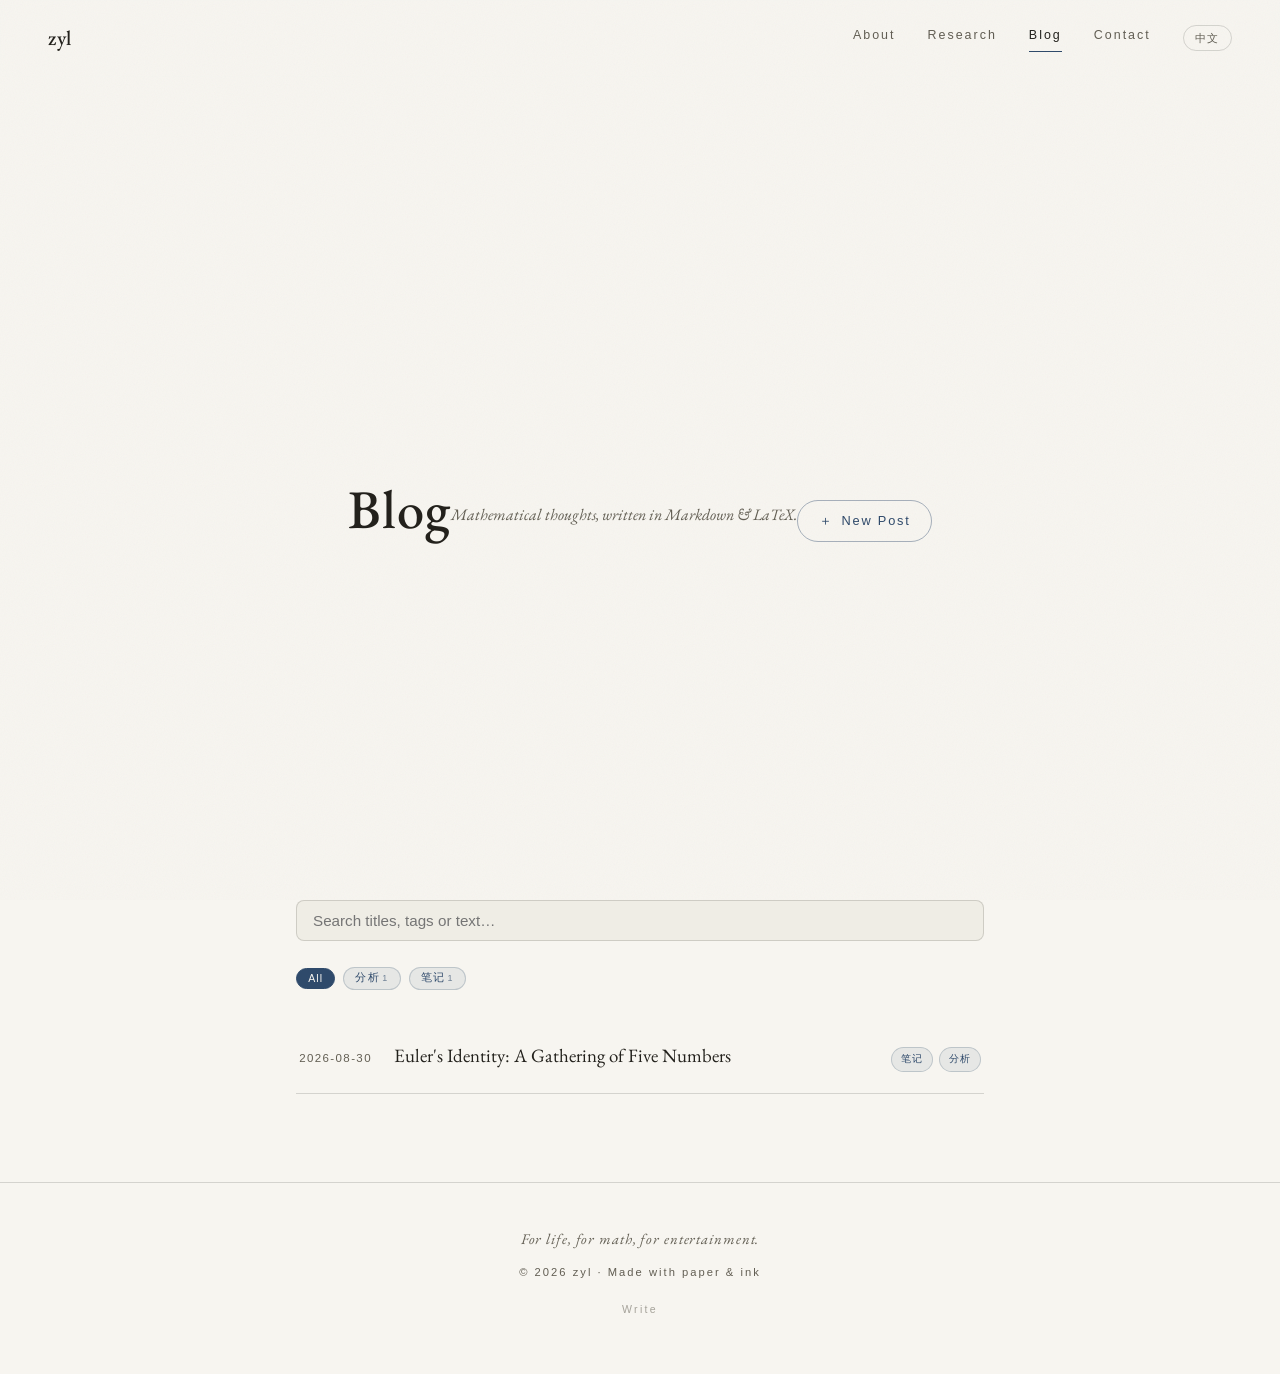
==== blog.html @ 6a2a5d60 "CRUD quick actions on blog list, shared GitHub API module, split-view math preview" ====
<!DOCTYPE html>
<html lang="zh-CN">
<head>
<meta charset="UTF-8">
<meta name="viewport" content="width=device-width, initial-scale=1.0">
<meta name="color-scheme" content="light">
<title>博客 · zyl</title>
<meta name="description" content="zyl 的数学博客：代数几何、模空间、数论的笔记与思考。可搜索、按标签筛选。">
<link rel="icon" href="data:image/svg+xml,%3Csvg%20xmlns='http://www.w3.org/2000/svg'%20viewBox='0%200%2064%2064'%3E%3Crect%20width='64'%20height='64'%20rx='14'%20fill='%23f7f5f0'/%3E%3Ctext%20x='32'%20y='45'%20font-family='Georgia,serif'%20font-size='42'%20text-anchor='middle'%20fill='%2323211c'%3Ez%3C/text%3E%3C/svg%3E">

<link rel="preconnect" href="https://fonts.googleapis.com">
<link rel="preconnect" href="https://fonts.gstatic.com" crossorigin>
<link href="https://fonts.googleapis.com/css2?family=EB+Garamond:ital,wght@0,400;0,500;1,400&display=swap" rel="stylesheet">
<link rel="stylesheet" href="assets/site.css">
<script src="assets/i18n.js"></script>
<script src="assets/config.js"></script>
<script src="assets/search.js"></script>
<script src="assets/gh.js"></script>
</head>

<body>

<nav aria-label="主导航">
  <a class="brand" href="index.html">zyl</a>
  <div class="nav-links">
    <a href="index.html#about" data-i18n="nav_about">关于</a>
    <a href="index.html#research" data-i18n="nav_research">研究</a>
    <a href="blog.html" class="active" data-i18n="nav_blog">博客</a>
    <a href="index.html#contact" data-i18n="nav_contact">联系</a>
    <button class="lang-btn" data-i18n-toggle type="button" aria-label="切换语言">EN</button>
  </div>
</nav>

<header class="page-head">
  <h1 data-i18n="blog_title">博客</h1>
  <p class="sub" data-i18n="blog_sub">用 Markdown 与 LaTeX 语法，记录数学的思考。</p>
  <a class="plus-btn" href="write.html?new=1">＋ <span data-i18n="plus_new">写日志</span></a>
</header>

<main>
  <div class="search-row">
    <input id="search" class="searchbox" type="search" autocomplete="off">
  </div>

  <div id="tagbar" class="tagbar" hidden></div>

  <p id="searching" class="empty" hidden data-i18n="searching">搜索中…</p>
  <ol id="post-list" class="post-list"></ol>
  <p id="empty" class="empty" data-i18n-html="blog_empty" hidden>
    还没有文章——写第一篇吧：<code>python new_post.py "文章标题"</code>
  </p>
  <p id="noresults" class="empty" hidden data-i18n="no_results">没有匹配的文章</p>
</main>

<footer>
  <p class="motto">For life, for math, for entertainment.</p>
  <p class="copy">© <span id="year">2026</span> zyl · <span data-i18n="footer_copy">纸与墨写就</span></p>
  <a class="write-link" href="write.html" data-i18n="write_link">写作</a>
</footer>

<script>
(function(){
  'use strict';
  document.getElementById('year').textContent = new Date().getFullYear();

  var posts = [];
  var mdCache = {};                    /* file -> 全文（首次搜索时按需加载） */
  var state = { q: '', tags: [] };     /* 当前搜索词 / 选中的标签 */
  var loading = false;
  var cfg = window.SITE_CONFIG || {};

  /* 站长模式：浏览器里保存过令牌（只有你能看到 编辑/删除） */
  function isOwner(){
    try { return !!localStorage.getItem('zyl-token'); } catch (e) { return false; }
  }

  /* 删除文章（需要你的令牌；assets/gh.js 封装 GitHub API） */
  function delPost(p){
    var token = '';
    try { token = localStorage.getItem('zyl-token') || ''; } catch (e) {}
    if (!token){ window.alert(I18N.t('need_token')); return; }
    if (!window.confirm(I18N.t('del_confirm') + '\n' + p.title)) return;
    window.GH.deletePost(cfg, token, p.file, function(ok, msg){
      if (!ok){ window.alert(I18N.t('save_fail') + ' ' + msg); return; }
      delete mdCache[p.file];
      posts = posts.filter(function(x){ return x.file !== p.file; });
      renderTagbar();
      renderList();
    });
  }

  var list = document.getElementById('post-list');
  var empty = document.getElementById('empty');
  var noresults = document.getElementById('noresults');
  var searching = document.getElementById('searching');
  var tagbar = document.getElementById('tagbar');
  var searchInput = document.getElementById('search');

  /* ---------- URL 参数：?q=…&tag=…（可分享的搜索结果） ---------- */
  function readParams(){
    var sp = new URLSearchParams(location.search);
    var q = sp.get('q');
    if (q) state.q = q.toLowerCase();
    state.tags = sp.getAll('tag');
  }
  function writeParams(){
    var sp = new URLSearchParams();
    if (state.q) sp.set('q', state.q);
    state.tags.forEach(function(t){ sp.append('tag', t); });
    var url = location.pathname + (sp.toString() ? '?' + sp.toString() : '');
    history.replaceState(null, '', url);
  }

  /* ---------- 标题按语言取 ---------- */
  function titleFor(p){
    return (I18N.lang === 'zh' ? p.title_zh : p.title_en) || p.title || '';
  }

  /* ---------- 过滤 + 渲染 ---------- */
  function matches(p){
    if (state.tags.length &&
        !state.tags.every(function(t){ return (p.tags || []).indexOf(t) !== -1; })){
      return false;
    }
    return window.Search.matchPost(p, mdCache[p.file] || null, state.q);
  }
  function matchedByContent(p){
    if (!state.q) return false;
    var c = mdCache[p.file];
    return !!c && c.toLowerCase().indexOf(state.q) !== -1;
  }

  function renderList(){
    list.innerHTML = '';
    var shown = posts.filter(matches);

    if (!posts.length){
      empty.hidden = false;
      noresults.hidden = true;
      return;
    }
    empty.hidden = true;
    if (!shown.length){
      noresults.hidden = false;
      return;
    }
    noresults.hidden = true;

    shown.forEach(function(p){
      var li = document.createElement('li');
      var a = document.createElement('a');
      a.href = 'post.html?p=' + encodeURIComponent(p.file);

      var d = document.createElement('span');
      d.className = 'date';
      d.textContent = p.date;
      a.appendChild(d);

      var t = document.createElement('span');
      t.className = 'title';
      t.innerHTML = window.Search.highlight(titleFor(p), state.q);
      a.appendChild(t);

      if (Array.isArray(p.tags) && p.tags.length){
        var tg = document.createElement('span');
        tg.className = 'tags';
        p.tags.forEach(function(x){
          var s = document.createElement('span');
          s.className = 'tag';
          s.textContent = x;
          tg.appendChild(s);
        });
        a.appendChild(tg);
      }

      if (matchedByContent(p)){
        var sn = document.createElement('span');
        sn.className = 'snippet';
        sn.innerHTML = window.Search.highlight(
          window.Search.snippet(mdCache[p.file], state.q), state.q);
        a.appendChild(sn);
      }

      li.appendChild(a);

      /* 站长快捷操作：编辑 / 删除（悬停出现） */
      if (isOwner()){
        var ac = document.createElement('span');
        ac.className = 'row-actions';
        var ed = document.createElement('a');
        ed.className = 'act';
        ed.href = 'write.html?p=' + encodeURIComponent(p.file);
        ed.textContent = I18N.t('row_edit');
        ed.addEventListener('click', function(e){ e.stopPropagation(); });
        var dl = document.createElement('button');
        dl.type = 'button';
        dl.className = 'act danger';
        dl.textContent = I18N.t('row_delete');
        dl.addEventListener('click', function(e){
          e.preventDefault();
          e.stopPropagation();
          delPost(p);
        });
        ac.appendChild(ed);
        ac.appendChild(dl);
        li.appendChild(ac);
      }

      list.appendChild(li);
    });
  }

  /* ---------- 全文按需加载（仅在有搜索词时） ---------- */
  function ensureContent(){
    if (!state.q) return;
    var need = posts.filter(function(p){ return !mdCache[p.file]; });
    if (!need.length) return;
    if (loading) return;
    loading = true;
    searching.hidden = false;
    Promise.all(need.map(function(p){
      return fetch(p.file).then(function(r){ return r.ok ? r.text() : ''; })
        .then(function(t){ mdCache[p.file] = t; })
        .catch(function(){ mdCache[p.file] = ''; });
    })).then(function(){
      loading = false;
      searching.hidden = true;
      renderList();
    });
  }

  /* ---------- 搜索框 ---------- */
  var timer = null;
  searchInput.addEventListener('input', function(){
    clearTimeout(timer);
    timer = setTimeout(function(){
      state.q = searchInput.value.trim().toLowerCase();
      writeParams();
      ensureContent();
      renderList();
    }, 250);
  });

  /* ---------- 标签栏 ---------- */
  function renderTagbar(){
    var tags = window.Search.distinctTags(posts);
    if (!tags.length){ tagbar.hidden = true; return; }
    tagbar.hidden = false;
    tagbar.innerHTML = '';

    var all = document.createElement('button');
    all.type = 'button';
    all.className = 'tag' + (state.tags.length === 0 ? ' active' : '');
    all.textContent = I18N.t('all_tags');
    all.addEventListener('click', function(){
      state.tags = [];
      writeParams(); renderTagbar(); renderList();
    });
    tagbar.appendChild(all);

    tags.forEach(function(t){
      var b = document.createElement('button');
      b.type = 'button';
      b.className = 'tag' + (state.tags.indexOf(t.tag) !== -1 ? ' active' : '');
      b.innerHTML = window.Search.highlight(t.tag, state.q) + '<span class="n">' + t.count + '</span>';
      b.addEventListener('click', function(){
        var i = state.tags.indexOf(t.tag);
        if (i === -1) state.tags.push(t.tag);
        else state.tags.splice(i, 1);
        writeParams(); renderTagbar(); renderList();
      });
      tagbar.appendChild(b);
    });
  }

  /* ---------- 语言切换 ---------- */
  window.onLangChange = function(){
    document.title = I18N.t('blog_title') + ' · zyl';
    searchInput.placeholder = I18N.t('search_ph');
    renderTagbar();
    renderList();
  };
  window.onLangChange(I18N.lang);

  /* ---------- 加载清单 ---------- */
  readParams();
  searchInput.value = state.q;
  fetch('posts/index.json')
    .then(function(r){ return r.ok ? r.json() : []; })
    .catch(function(){ return []; })
    .then(function(data){
      posts = Array.isArray(data) ? data : [];
      renderTagbar();
      ensureContent();
      renderList();
    });
})();
</script>
</body>
</html>
---- assets/site.css ----
/* ============================================================
   zyl personal site — shared design system
   paper & ink · EB Garamond · KaTeX
   ============================================================ */

:root{
  --paper:   #f7f5f0;   /* 暖米色纸 */
  --paper-2: #efede5;   /* 略深的纸 */
  --ink:     #23211c;   /* 暖墨色 */
  --ink-soft:#625e53;   /* 浅墨 */
  --accent:  #2f4a6b;   /* 学术蓝 */
  --line:    rgba(35,33,28,.16);
  --serif: "EB Garamond", Georgia, "Songti SC", "Noto Serif SC", "Source Han Serif SC", "SimSun", serif;
  --sans: "Helvetica Neue", Helvetica, "PingFang SC", "Hiragino Sans GB", "Microsoft YaHei", system-ui, sans-serif;
  --mono: "SFMono-Regular", Consolas, "Liberation Mono", Menlo, monospace;
}

*{box-sizing:border-box;margin:0;padding:0}
html{scroll-behavior:smooth;scroll-padding-top:5.5rem}
body{
  background:var(--paper);color:var(--ink);
  font-family:var(--serif);line-height:1.9;
  -webkit-font-smoothing:antialiased;text-rendering:optimizeLegibility;
}
::selection{background:var(--accent);color:var(--paper)}
a:focus-visible,button:focus-visible{outline:2px solid var(--accent);outline-offset:3px;border-radius:2px}

/* ---------- 纸张颗粒纹理 ---------- */
body::after{
  content:"";position:fixed;inset:0;z-index:60;pointer-events:none;opacity:.045;mix-blend-mode:multiply;
  background-image:url("data:image/svg+xml,%3Csvg xmlns='http://www.w3.org/2000/svg' width='160' height='160'%3E%3Cfilter id='n'%3E%3CfeTurbulence type='fractalNoise' baseFrequency='0.9' numOctaves='2' stitchTiles='stitch'/%3E%3C/filter%3E%3Crect width='160' height='160' filter='url(%23n)'/%3E%3C/svg%3E");
}

/* ---------- 导航 ---------- */
nav{
  position:fixed;top:0;left:0;right:0;z-index:50;
  display:flex;align-items:center;justify-content:space-between;
  padding:1.15rem clamp(1.2rem,5vw,3rem);
  background:rgba(247,245,240,.85);                     /* 旧浏览器兜底 */
  background:color-mix(in srgb, var(--paper) 80%, transparent);
  -webkit-backdrop-filter:blur(10px);backdrop-filter:blur(10px);
  border-bottom:1px solid transparent;transition:border-color .35s;
}
nav.scrolled{border-bottom-color:var(--line)}
.brand{font-size:1.3rem;letter-spacing:.03em;color:var(--ink);text-decoration:none;font-weight:500}
.nav-links{display:flex;align-items:baseline;gap:clamp(1rem,3vw,2rem)}
.nav-links a{
  color:var(--ink-soft);text-decoration:none;font-family:var(--sans);
  font-size:.78rem;letter-spacing:.16em;position:relative;padding-bottom:4px;
  transition:color .3s;
}
.nav-links a:hover{color:var(--ink)}
.nav-links a.active{color:var(--ink)}
.nav-links a.active::after{
  content:"";position:absolute;left:0;right:0;bottom:0;height:1px;background:var(--accent);
}
.lang-btn{
  font-family:var(--sans);font-size:.7rem;letter-spacing:.1em;
  padding:.28rem .72rem;border:1px solid var(--line);border-radius:99px;
  background:transparent;color:var(--ink-soft);cursor:pointer;align-self:center;
  transition:border-color .3s, color .3s;
}
.lang-btn:hover{border-color:var(--accent);color:var(--accent)}

/* ---------- 首屏（首页） ---------- */
header{
  position:relative;min-height:100vh;display:flex;align-items:center;justify-content:center;
  text-align:center;overflow:hidden;padding:6rem 1.5rem 4rem;
}
#knot{
  position:absolute;inset:0;width:100%;height:100%;opacity:.5;
  -webkit-mask-image:radial-gradient(ellipse 72% 72% at 50% 44%, #000 25%, transparent 74%);
          mask-image:radial-gradient(ellipse 72% 72% at 50% 44%, #000 25%, transparent 74%);
}
.hero-inner{position:relative;max-width:52rem;margin:0 auto}
.overline{
  font-family:var(--sans);font-size:.78rem;letter-spacing:.34em;text-transform:uppercase;
  color:var(--ink-soft);margin-bottom:1.6rem;
}
h1.name{font-size:clamp(3.2rem,10vw,5.6rem);font-weight:500;line-height:1.04;letter-spacing:.02em}
h1.name .cn{
  display:block;font-size:.36em;font-weight:400;color:var(--ink-soft);
  letter-spacing:.42em;margin-top:1.1rem;text-indent:.42em;
}
.formula-hero{
  margin:3rem auto 0;color:var(--accent);
  font-size:clamp(1.25rem,3.4vw,1.7rem);
}
.hint{
  position:absolute;bottom:2.2rem;left:50%;transform:translateX(-50%);
  font-family:var(--sans);font-size:.68rem;letter-spacing:.3em;text-transform:uppercase;color:var(--ink-soft);
  animation:hint 2.6s ease-in-out infinite;
}
@keyframes hint{
  0%,100%{transform:translate(-50%,0);opacity:.85}
  50%    {transform:translate(-50%,7px);opacity:.35}
}

/* ---------- 主体（首页） ---------- */
main{max-width:46rem;margin:0 auto;padding:0 1.5rem}
section{padding:5.5rem 0 1rem}
h2.sec{
  font-family:var(--sans);font-size:.9rem;font-weight:500;letter-spacing:.24em;
  color:var(--ink-soft);display:flex;align-items:center;gap:1.1rem;margin-bottom:2.4rem;
}
h2.sec::after{content:"";flex:1;height:1px;background:var(--line)}

/* 关于 */
.about{display:grid;grid-template-columns:auto 1fr;gap:2.6rem;align-items:start}
.portrait{
  width:118px;border-radius:5px;padding:6px;background:var(--paper-2);
  border:1px solid var(--line);
  filter:grayscale(45%) contrast(1.03);
  transition:filter .6s ease;
}
.portrait:hover{filter:grayscale(0%) contrast(1)}
.portrait img{display:block;width:100%;height:auto;border-radius:2px}
.about p{margin-bottom:1.1rem}

/* 研究兴趣 */
.cards{display:grid;grid-template-columns:repeat(3,1fr);gap:1.2rem}
.card{
  background:var(--paper-2);border:1px solid var(--line);border-radius:8px;
  padding:1.7rem 1.5rem;
  transition:transform .45s cubic-bezier(.2,.7,.2,1), box-shadow .45s;
}
.card:hover{transform:translateY(-4px);box-shadow:0 16px 32px -20px rgba(35,33,28,.45)}
.card h3{font-size:1.12rem;font-weight:500}
.card .formula{
  margin-top:1.1rem;padding-top:.95rem;border-top:1px dashed var(--line);
  color:var(--accent);font-size:.95rem;overflow-x:auto;
}
.card p{font-size:.92rem;color:var(--ink-soft);margin-top:.7rem;line-height:1.75}

/* 联系 */
.contact-links{display:flex;flex-direction:column;gap:1rem}
.contact-links a{
  display:inline-flex;align-items:baseline;gap:.9rem;width:fit-content;
  color:var(--ink);text-decoration:none;font-size:1.06rem;
  background-image:linear-gradient(var(--accent),var(--accent));
  background-size:0% 1px;background-repeat:no-repeat;background-position:left 100%;
  transition:background-size .5s cubic-bezier(.2,.7,.2,1), color .3s;
  padding-bottom:2px;
}
.contact-links a:hover{color:var(--accent);background-size:100% 1px}
.contact-links .lbl{
  font-family:var(--sans);font-size:.66rem;letter-spacing:.22em;text-transform:uppercase;
  color:var(--ink-soft);min-width:5.5em;
}
.contact-note{margin-top:2.2rem;color:var(--ink-soft);font-style:italic;font-size:.98rem}

/* ---------- 博客：页面头 ---------- */
.page-head{
  padding:9.5rem 1.5rem 2.2rem;text-align:center;
}
.page-head h1{font-size:clamp(2.2rem,6vw,3.4rem);font-weight:500;letter-spacing:.02em}
.page-head .sub{margin-top:.9rem;color:var(--ink-soft);font-style:italic}

/* ---------- 博客：列表 ---------- */
.post-list{list-style:none}
.post-list li{border-bottom:1px solid var(--line)}
.post-list a{
  display:flex;align-items:baseline;gap:1.4rem;padding:1.2rem .2rem;
  text-decoration:none;color:var(--ink);
  transition:color .3s, padding-left .35s cubic-bezier(.2,.7,.2,1);
}
.post-list a:hover{color:var(--accent);padding-left:.7rem}
.post-list .date{font-family:var(--sans);font-size:.72rem;letter-spacing:.12em;color:var(--ink-soft);white-space:nowrap}
.post-list .title{font-size:1.18rem}
.post-list .tags{margin-left:auto;display:flex;gap:.4rem;flex-wrap:wrap}
.tag{
  font-family:var(--sans);font-size:.62rem;letter-spacing:.1em;color:var(--accent);
  background:rgba(47,74,107,.08);border:1px solid rgba(47,74,107,.22);
  padding:.14rem .55rem;border-radius:99px;
}
.empty{text-align:center;color:var(--ink-soft);padding:4rem 0;font-style:italic}
.empty code{font-style:normal;font-family:var(--mono);font-size:.85em;background:var(--paper-2);border:1px solid var(--line);padding:.1em .45em;border-radius:4px}

/* ---------- 博客：文章页 ---------- */
.back{
  display:inline-block;margin:6.5rem 0 2.2rem;color:var(--ink-soft);text-decoration:none;
  font-family:var(--sans);font-size:.72rem;letter-spacing:.2em;text-transform:uppercase;
  transition:color .3s;
}
.back:hover{color:var(--accent)}
.post-wrap{max-width:44rem;margin:0 auto;padding:0 1.5rem}
article.post h1{font-size:clamp(1.9rem,5.5vw,2.6rem);font-weight:500;line-height:1.25;margin-bottom:.9rem}
.post-meta{
  display:flex;align-items:center;gap:.9rem;flex-wrap:wrap;
  margin-bottom:2.4rem;padding-bottom:1.2rem;border-bottom:1px solid var(--line);
  font-family:var(--sans);font-size:.72rem;letter-spacing:.14em;color:var(--ink-soft);
}
.post-meta a.tag{text-decoration:none;border-bottom:none;display:inline-block}
.post-meta a.tag:hover{background:rgba(47,74,107,.16)}
article.post h2{font-size:1.42rem;font-weight:500;margin:2.8rem 0 1rem}
article.post h3{font-size:1.15rem;font-weight:500;margin:2rem 0 .8rem}
article.post p{margin-bottom:1.2rem}
article.post ul,article.post ol{margin:0 0 1.2rem 1.5rem}
article.post li{margin-bottom:.45rem}
article.post blockquote{
  border-left:2px solid var(--accent);padding:.35rem 0 .35rem 1.2rem;
  margin:1.5rem 0;color:var(--ink-soft);font-style:italic;
}
article.post code{
  font-family:var(--mono);font-size:.88em;
  background:var(--paper-2);border:1px solid var(--line);border-radius:3px;padding:.08em .35em;
}
article.post pre{
  background:var(--paper-2);border:1px solid var(--line);border-radius:8px;
  padding:1.05rem 1.25rem;overflow-x:auto;margin:1.5rem 0;
}
article.post pre code{background:none;border:none;padding:0;font-size:.85rem;line-height:1.7}
article.post table{border-collapse:collapse;margin:1.5rem 0;width:100%;font-size:.95rem}
article.post th,article.post td{border:1px solid var(--line);padding:.45rem .85rem;text-align:left}
article.post th{background:var(--paper-2);font-weight:500}
article.post img{max-width:100%;border-radius:6px;margin:1.2rem 0}
article.post hr{border:none;border-top:1px solid var(--line);margin:2.4rem 0}
article.post .katex-display{margin:1.6rem 0;overflow-x:auto;overflow-y:hidden;padding:.25rem 0}
article.post a{color:var(--accent);text-decoration:none;border-bottom:1px solid rgba(47,74,107,.35)}
article.post a:hover{border-bottom-color:var(--accent)}

/* 上一篇 / 下一篇 */
.post-nav{
  display:flex;justify-content:space-between;gap:1rem;flex-wrap:wrap;
  margin:3.4rem 0 1rem;padding-top:1.7rem;border-top:1px solid var(--line);
}
.post-nav a{color:var(--ink);text-decoration:none;max-width:46%;transition:color .3s}
.post-nav a:hover{color:var(--accent)}
.post-nav .dir{
  display:block;font-family:var(--sans);font-size:.62rem;letter-spacing:.22em;
  text-transform:uppercase;color:var(--ink-soft);margin-bottom:.25rem;
}
.post-nav .next{text-align:right}

/* ---------- 搜索与标签（博客页） ---------- */
.search-row{margin-bottom:1.6rem}
.searchbox{
  width:100%;font-family:var(--sans);font-size:.95rem;color:var(--ink);
  background:var(--paper-2);border:1px solid var(--line);border-radius:8px;
  padding:.7rem 1rem;transition:border-color .3s;
}
.searchbox:focus{outline:none;border-color:var(--accent)}
.tagbar{display:flex;flex-wrap:wrap;gap:.5rem;margin-bottom:1.8rem;align-items:center}
.tagbar .tag{
  font-family:var(--sans);font-size:.66rem;letter-spacing:.1em;cursor:pointer;
  color:var(--accent);background:rgba(47,74,107,.08);border:1px solid rgba(47,74,107,.22);
  padding:.22rem .7rem;border-radius:99px;transition:background .3s,color .3s;
}
.tagbar .tag:hover{background:rgba(47,74,107,.16)}
.tagbar .tag.active{background:var(--accent);border-color:var(--accent);color:var(--paper)}
.tagbar .tag .n{opacity:.65;margin-left:.3em;font-size:.85em}
.post-list a{flex-wrap:wrap}
.snippet{
  flex-basis:100%;margin-top:.35rem;font-size:.85rem;color:var(--ink-soft);
  font-style:italic;line-height:1.6;
}
mark{background:rgba(47,74,107,.16);color:inherit;padding:0 .12em;border-radius:2px}

/* ---------- 写作页（站长专用） ---------- */
.write-wrap{max-width:46rem;margin:0 auto;padding:0 1.5rem}
.gate{
  margin-top:3rem;padding:2.5rem 2rem;text-align:center;
  background:var(--paper-2);border:1px solid var(--line);border-radius:10px;
}
.gate p{margin-bottom:1.3rem;color:var(--ink-soft)}
.gate .row{display:flex;gap:.6rem;justify-content:center;flex-wrap:wrap}
.gate input[type=password]{
  font-family:var(--sans);font-size:.95rem;color:var(--ink);
  background:var(--paper);border:1px solid var(--line);border-radius:6px;
  padding:.55rem .9rem;width:min(20rem,80%);transition:border-color .3s;
}
.gate input[type=password]:focus{outline:none;border-color:var(--accent)}
.gate .err{margin-top:1rem;color:#a03b2a;font-size:.85rem}

.editor-form{margin-top:2rem}
.editor-form .frow{margin-bottom:1.3rem}
.editor-form label{
  display:block;font-family:var(--sans);font-size:.68rem;letter-spacing:.2em;
  text-transform:uppercase;color:var(--ink-soft);margin-bottom:.45rem;
}
.editor-form input[type=text],.editor-form textarea,.editor-form select{
  width:100%;font-family:var(--sans);font-size:.95rem;color:var(--ink);
  background:var(--paper);border:1px solid var(--line);border-radius:6px;
  padding:.6rem .85rem;transition:border-color .3s;
}
.editor-form textarea{border-radius:0 0 6px 6px}
/* 工具栏（AoPS 式一键插入） */
.toolbar{
  display:flex;flex-wrap:wrap;align-items:center;gap:.25rem;
  padding:.5rem .6rem;background:var(--paper-2);
  border:1px solid var(--line);border-bottom:none;border-radius:6px 6px 0 0;
}
.toolbar button{
  font-family:var(--sans);font-size:.8rem;line-height:1;
  padding:.4rem .6rem;border:1px solid transparent;border-radius:5px;
  background:transparent;color:var(--ink);cursor:pointer;
  transition:background .25s, color .25s;
}
.toolbar button:hover{background:rgba(47,74,107,.12);color:var(--accent)}
.toolbar .sep{width:1px;height:1.1rem;background:var(--line);margin:.15rem .3rem}
/* 符号与表情面板 */
.symbol-panel{
  display:grid;grid-template-columns:repeat(10,1fr);gap:.25rem;
  padding:.7rem .8rem;background:var(--paper-2);
  border:1px solid var(--line);border-top:none;border-radius:0 0 6px 6px;
  max-height:13rem;overflow-y:auto;
}
.symbol-panel button{
  font-size:1.05rem;padding:.35rem .1rem;border:none;border-radius:5px;
  background:transparent;cursor:pointer;transition:background .2s;
}
.symbol-panel button:hover{background:rgba(47,74,107,.15)}
.editor-form input:focus,.editor-form textarea:focus,.editor-form select:focus{
  outline:none;border-color:var(--accent);
}
.editor-form textarea{
  font-family:var(--mono);font-size:.9rem;line-height:1.75;
  min-height:22rem;resize:vertical;
}
.frow-inline{display:grid;grid-template-columns:1fr 1fr;gap:1.2rem}
.frow-inline .full{grid-column:1 / -1}
.chips{display:flex;flex-wrap:wrap;gap:.45rem;margin-top:.6rem}
.chip{
  font-family:var(--sans);font-size:.7rem;letter-spacing:.05em;color:var(--accent);
  background:rgba(47,74,107,.08);border:1px solid rgba(47,74,107,.22);
  padding:.2rem .6rem;border-radius:99px;cursor:pointer;transition:background .3s;
}
.chip:hover{background:rgba(47,74,107,.16)}
.chip::after{content:"×";margin-left:.45em;opacity:.6}
.filename-hint{font-family:var(--mono);font-size:.78rem;color:var(--ink-soft);margin-top:.4rem;word-break:break-all}
.token-link{
  font-family:var(--sans);font-size:.78rem;color:var(--accent);text-decoration:none;
  border-bottom:1px solid rgba(47,74,107,.35);
}
.token-link:hover{border-bottom-color:var(--accent)}

.actions{display:flex;gap:.8rem;flex-wrap:wrap;margin:1.6rem 0 1rem}
.btn{
  font-family:var(--sans);font-size:.8rem;letter-spacing:.14em;
  background:var(--accent);color:var(--paper);border:none;border-radius:6px;
  padding:.65rem 1.5rem;cursor:pointer;transition:opacity .3s, background .3s;
}
.btn:hover{opacity:.9}
.btn-ghost{background:transparent;border:1px solid var(--line);color:var(--ink)}
.btn-ghost:hover{background:var(--paper-2);opacity:1}
.btn-danger{background:transparent;border:1px solid rgba(160,59,42,.5);color:#a03b2a}
.btn-danger:hover{background:rgba(160,59,42,.08);opacity:1}

.msg{margin:1rem 0;padding:.8rem 1rem;border-radius:6px;font-size:.92rem;display:none}
.msg.ok{display:block;background:rgba(47,74,107,.08);border:1px solid rgba(47,74,107,.25);color:var(--accent)}
.msg.err{display:block;background:rgba(160,59,42,.06);border:1px solid rgba(160,59,42,.3);color:#a03b2a}
.msg a{color:inherit;text-decoration:underline}

.preview-pane{margin-top:2rem;padding-top:2rem;border-top:1px solid var(--line)}
.preview-pane h3{
  font-family:var(--sans);font-size:.72rem;letter-spacing:.24em;text-transform:uppercase;
  color:var(--ink-soft);margin-bottom:1.4rem;
}

/* ---------- 写作页：左右分栏编辑 ---------- */
.editor-split{
  display:grid;grid-template-columns:minmax(0,1fr) minmax(0,1fr);
  gap:1.2rem;align-items:start;
}
.editor-preview{
  position:sticky;top:6rem;max-height:72vh;overflow-y:auto;
  background:var(--paper);border:1px solid var(--line);border-radius:8px;
}
.preview-head{
  font-family:var(--sans);font-size:.66rem;letter-spacing:.22em;text-transform:uppercase;
  color:var(--ink-soft);padding:.55rem .95rem;border-bottom:1px solid var(--line);
  position:sticky;top:0;background:var(--paper-2);
}
#preview-body{padding:1.1rem 1.25rem}
@media (max-width:900px){
  .editor-split{grid-template-columns:1fr}
  .editor-preview{position:static;max-height:none}
}

/* ---------- 博客列表：站长快捷操作 ---------- */
.post-list li{display:flex;align-items:center;gap:.9rem}
.post-list li > a{flex:1}
.row-actions{display:flex;gap:.4rem;opacity:0;transition:opacity .3s}
.post-list li:hover .row-actions{opacity:1}
.row-actions .act{
  font-family:var(--sans);font-size:.68rem;letter-spacing:.08em;cursor:pointer;
  padding:.22rem .6rem;border:1px solid var(--line);border-radius:99px;
  background:transparent;color:var(--ink-soft);text-decoration:none;
  transition:color .25s, border-color .25s;
}
.row-actions .act:hover{color:var(--accent);border-color:var(--accent)}
.row-actions .act.danger:hover{color:#a03b2a;border-color:rgba(160,59,42,.5)}
@media (max-width:760px){
  .row-actions{opacity:1}
}

/* 页脚写作链接 */
.write-link{
  display:inline-block;margin-top:1rem;font-family:var(--sans);
  font-size:.66rem;letter-spacing:.22em;color:rgba(98,94,83,.55);
  text-decoration:none;transition:color .3s;
}
.write-link:hover{color:var(--ink-soft)}

/* ---------- ＋ 写日志按钮 ---------- */
.plus-btn{
  display:inline-flex;align-items:center;gap:.5rem;margin-top:1.6rem;
  font-family:var(--sans);font-size:.8rem;letter-spacing:.14em;
  color:var(--accent);border:1px solid rgba(47,74,107,.4);border-radius:99px;
  padding:.5rem 1.3rem;text-decoration:none;transition:background .3s,color .3s;
}
.plus-btn:hover{background:var(--accent);color:var(--paper)}

/* ---------- 评论区 ---------- */
.comments-section{margin-top:3.5rem;padding-top:.5rem}
.comments-section .sec{margin-bottom:1.2rem}
.comments-note{margin-bottom:1.4rem;color:var(--ink-soft);font-size:.85rem;font-style:italic}

/* ---------- 页脚 ---------- */
footer{
  margin-top:5.5rem;padding:2.6rem 1.5rem 3.2rem;text-align:center;
  border-top:1px solid var(--line);color:var(--ink-soft);font-size:.92rem;
}
footer .motto{font-style:italic;letter-spacing:.06em;margin-bottom:.6rem}
footer .copy{font-family:var(--sans);font-size:.7rem;letter-spacing:.18em}

/* ---------- 滚动渐显（首页） ---------- */
.reveal{opacity:0;transform:translateY(20px);transition:opacity .9s ease, transform .9s cubic-bezier(.2,.7,.2,1)}
.reveal.in{opacity:1;transform:none}
.cards .card:nth-child(2){transition-delay:.1s}
.cards .card:nth-child(3){transition-delay:.2s}

/* ---------- 响应式 ---------- */
@media (max-width:760px){
  .about{grid-template-columns:1fr;gap:1.8rem}
  .portrait{width:104px}
  .cards{grid-template-columns:1fr}
  section{padding:4rem 0 1rem}
  .page-head{padding-top:8rem}
  .post-list a{flex-wrap:wrap;gap:.35rem 1rem;padding:1.05rem .2rem}
  .post-list .date{width:100%}
  .post-list .tags{margin-left:0}
  .post-nav a{max-width:100%}
  .post-nav .next{text-align:left}
}

/* ---------- 减少动态效果 ---------- */
@media (prefers-reduced-motion: reduce){
  html{scroll-behavior:auto}
  .reveal{opacity:1;transform:none;transition:none}
  .hint{animation:none}
}
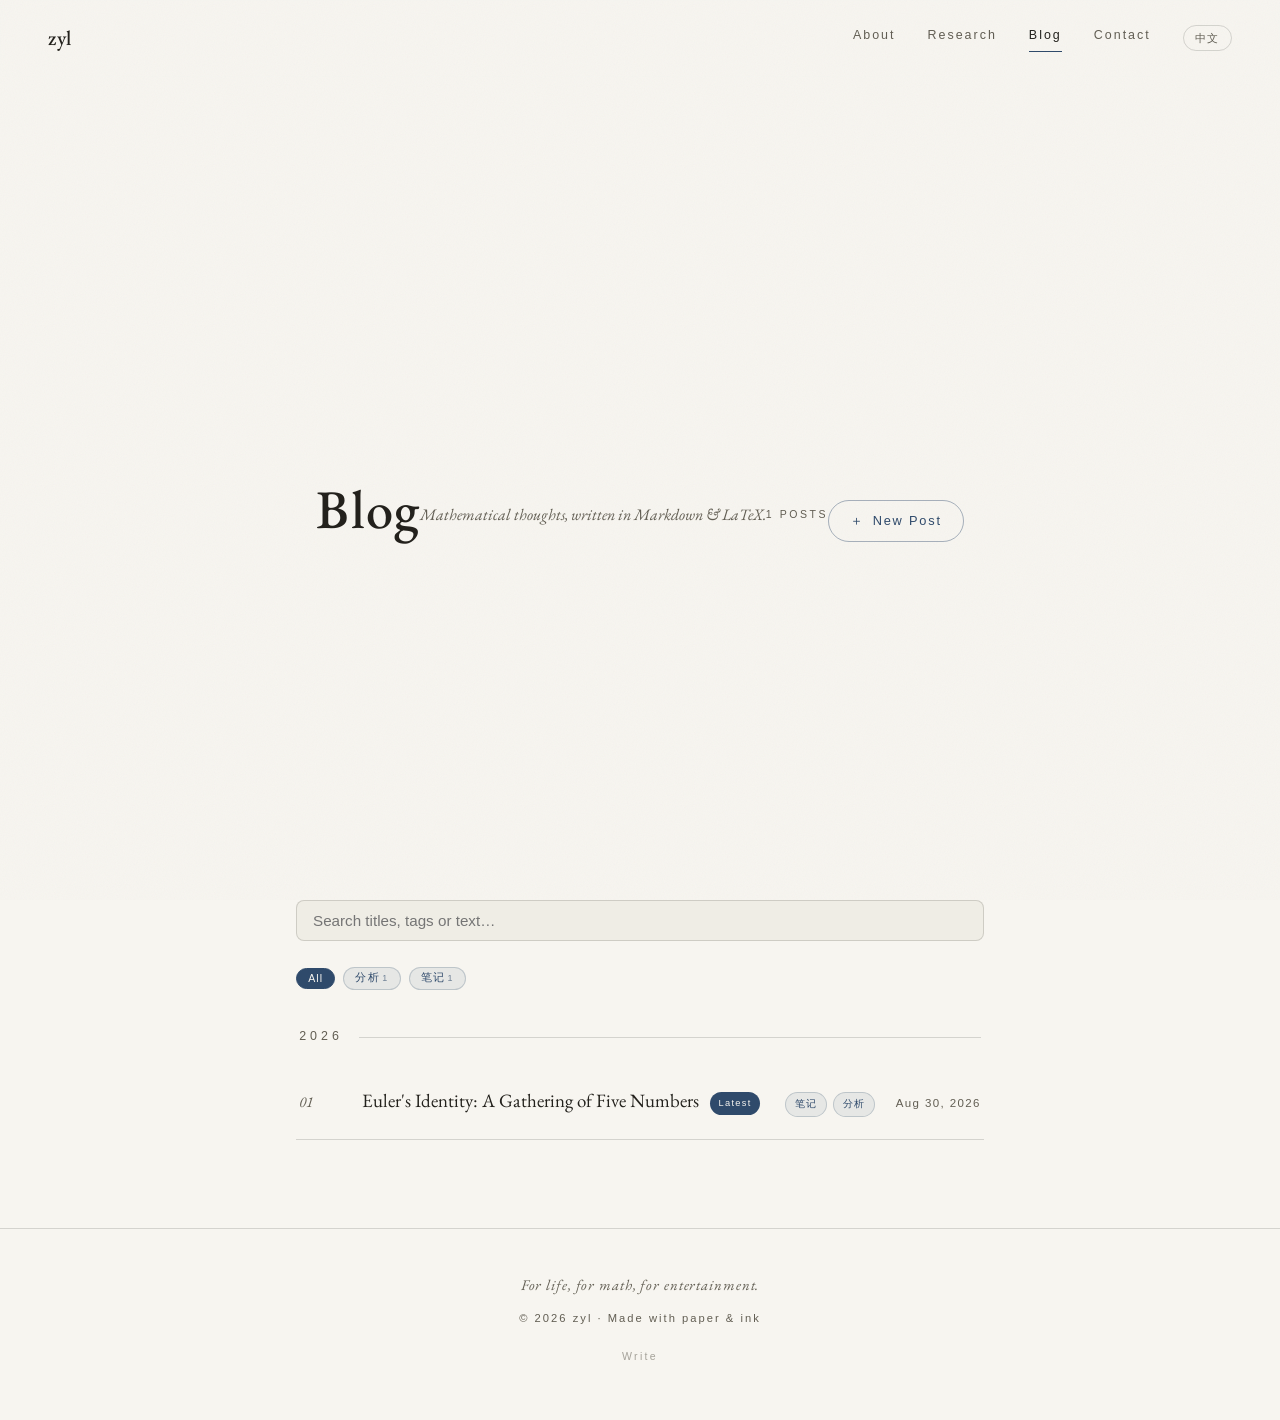
==== commit b19e8863: "beautify blog list: year grouping, index numbers, localized dates, latest badge, post count" ====
--- a/blog.html
+++ b/blog.html
@@ -34,6 +34,7 @@
 <header class="page-head">
   <h1 data-i18n="blog_title">博客</h1>
   <p class="sub" data-i18n="blog_sub">用 Markdown 与 LaTeX 语法，记录数学的思考。</p>
+  <p class="count" id="post-count"></p>
   <a class="plus-btn" href="write.html?new=1">＋ <span data-i18n="plus_new">写日志</span></a>
 </header>
 
@@ -146,68 +147,112 @@
     }
     noresults.hidden = true;
 
+    var filtered = !!(state.q || state.tags.length);
+
+    if (filtered){
+      /* 搜索 / 筛选时：平铺列表 */
+      shown.forEach(function(p, i){ appendRow(p, i + 1, false); });
+      return;
+    }
+
+    /* 按年份分组（倒序），像数学笔记的目录 */
+    var years = [];
     shown.forEach(function(p){
-      var li = document.createElement('li');
-      var a = document.createElement('a');
-      a.href = 'post.html?p=' + encodeURIComponent(p.file);
-
-      var d = document.createElement('span');
-      d.className = 'date';
-      d.textContent = p.date;
-      a.appendChild(d);
-
-      var t = document.createElement('span');
-      t.className = 'title';
-      t.innerHTML = window.Search.highlight(titleFor(p), state.q);
-      a.appendChild(t);
-
-      if (Array.isArray(p.tags) && p.tags.length){
-        var tg = document.createElement('span');
-        tg.className = 'tags';
-        p.tags.forEach(function(x){
-          var s = document.createElement('span');
-          s.className = 'tag';
-          s.textContent = x;
-          tg.appendChild(s);
-        });
-        a.appendChild(tg);
-      }
-
-      if (matchedByContent(p)){
-        var sn = document.createElement('span');
-        sn.className = 'snippet';
-        sn.innerHTML = window.Search.highlight(
-          window.Search.snippet(mdCache[p.file], state.q), state.q);
-        a.appendChild(sn);
-      }
-
-      li.appendChild(a);
-
-      /* 站长快捷操作：编辑 / 删除（悬停出现） */
-      if (isOwner()){
-        var ac = document.createElement('span');
-        ac.className = 'row-actions';
-        var ed = document.createElement('a');
-        ed.className = 'act';
-        ed.href = 'write.html?p=' + encodeURIComponent(p.file);
-        ed.textContent = I18N.t('row_edit');
-        ed.addEventListener('click', function(e){ e.stopPropagation(); });
-        var dl = document.createElement('button');
-        dl.type = 'button';
-        dl.className = 'act danger';
-        dl.textContent = I18N.t('row_delete');
-        dl.addEventListener('click', function(e){
-          e.preventDefault();
-          e.stopPropagation();
-          delPost(p);
-        });
-        ac.appendChild(ed);
-        ac.appendChild(dl);
-        li.appendChild(ac);
-      }
-
-      list.appendChild(li);
-    });
+      var y = (p.date || '').slice(0, 4);
+      if (years.indexOf(y) === -1) years.push(y);
+    });
+    years.forEach(function(y, gi){
+      var yr = document.createElement('li');
+      yr.className = 'year';
+      var span = document.createElement('span');
+      span.textContent = y;
+      yr.appendChild(span);
+      list.appendChild(yr);
+
+      var idx = 1;
+      shown.forEach(function(p){
+        if ((p.date || '').slice(0, 4) === y){
+          appendRow(p, idx, gi === 0 && idx === 1);   /* 最新一篇加角标 */
+          idx++;
+        }
+      });
+    });
+  }
+
+  function appendRow(p, no, isLatest){
+    var li = document.createElement('li');
+    var a = document.createElement('a');
+    a.href = 'post.html?p=' + encodeURIComponent(p.file);
+
+    if (no !== null){
+      var num = document.createElement('span');
+      num.className = 'no';
+      num.textContent = no < 10 ? '0' + no : String(no);
+      a.appendChild(num);
+    }
+
+    var t = document.createElement('span');
+    t.className = 'title';
+    t.innerHTML = window.Search.highlight(titleFor(p), state.q);
+    if (isLatest){
+      var b = document.createElement('span');
+      b.className = 'badge-latest';
+      b.textContent = I18N.t('badge_latest');
+      t.appendChild(b);
+    }
+    a.appendChild(t);
+
+    if (Array.isArray(p.tags) && p.tags.length){
+      var tg = document.createElement('span');
+      tg.className = 'tags';
+      p.tags.forEach(function(x){
+        var s = document.createElement('span');
+        s.className = 'tag';
+        s.textContent = x;
+        tg.appendChild(s);
+      });
+      a.appendChild(tg);
+    }
+
+    var d = document.createElement('span');
+    d.className = 'date';
+    d.textContent = window.Search.formatDate(p.date, I18N.lang);
+    a.appendChild(d);
+
+    if (matchedByContent(p)){
+      var sn = document.createElement('span');
+      sn.className = 'snippet';
+      sn.innerHTML = window.Search.highlight(
+        window.Search.snippet(mdCache[p.file], state.q), state.q);
+      a.appendChild(sn);
+    }
+
+    li.appendChild(a);
+
+    /* 站长快捷操作：编辑 / 删除（悬停出现） */
+    if (isOwner()){
+      var ac = document.createElement('span');
+      ac.className = 'row-actions';
+      var ed = document.createElement('a');
+      ed.className = 'act';
+      ed.href = 'write.html?p=' + encodeURIComponent(p.file);
+      ed.textContent = I18N.t('row_edit');
+      ed.addEventListener('click', function(e){ e.stopPropagation(); });
+      var dl = document.createElement('button');
+      dl.type = 'button';
+      dl.className = 'act danger';
+      dl.textContent = I18N.t('row_delete');
+      dl.addEventListener('click', function(e){
+        e.preventDefault();
+        e.stopPropagation();
+        delPost(p);
+      });
+      ac.appendChild(ed);
+      ac.appendChild(dl);
+      li.appendChild(ac);
+    }
+
+    list.appendChild(li);
   }
 
   /* ---------- 全文按需加载（仅在有搜索词时） ---------- */
@@ -290,6 +335,8 @@
     .catch(function(){ return []; })
     .then(function(data){
       posts = Array.isArray(data) ? data : [];
+      var pc = document.getElementById('post-count');
+      if (pc) pc.textContent = I18N.t('post_count').replace('{n}', posts.length);
       renderTagbar();
       ensureContent();
       renderList();
--- a/assets/site.css
+++ b/assets/site.css
@@ -155,19 +155,45 @@
 }
 .page-head h1{font-size:clamp(2.2rem,6vw,3.4rem);font-weight:500;letter-spacing:.02em}
 .page-head .sub{margin-top:.9rem;color:var(--ink-soft);font-style:italic}
-
-/* ---------- 博客：列表 ---------- */
+.page-head .count{
+  margin-top:.7rem;font-family:var(--sans);font-size:.66rem;letter-spacing:.24em;
+  text-transform:uppercase;color:var(--ink-soft);
+}
+
+/* ---------- 博客：列表（数学笔记目录风格） ---------- */
 .post-list{list-style:none}
 .post-list li{border-bottom:1px solid var(--line)}
+.post-list li:hover{background:rgba(35,33,28,.035)}
+.post-list .year{
+  display:flex;align-items:center;gap:1rem;border-bottom:none;
+  padding:2.6rem .2rem .9rem;
+  font-family:var(--sans);font-size:.78rem;font-weight:500;
+  letter-spacing:.32em;color:var(--ink-soft);
+}
+.post-list .year:first-child{padding-top:.4rem}
+.post-list .year::after{content:"";flex:1;height:1px;background:var(--line)}
 .post-list a{
-  display:flex;align-items:baseline;gap:1.4rem;padding:1.2rem .2rem;
+  display:flex;align-items:baseline;gap:1.3rem;padding:1.25rem .2rem;
   text-decoration:none;color:var(--ink);
   transition:color .3s, padding-left .35s cubic-bezier(.2,.7,.2,1);
 }
 .post-list a:hover{color:var(--accent);padding-left:.7rem}
-.post-list .date{font-family:var(--sans);font-size:.72rem;letter-spacing:.12em;color:var(--ink-soft);white-space:nowrap}
-.post-list .title{font-size:1.18rem}
-.post-list .tags{margin-left:auto;display:flex;gap:.4rem;flex-wrap:wrap}
+.post-list .no{
+  font-family:var(--serif);font-style:italic;font-size:.95rem;
+  color:var(--ink-soft);min-width:2.6rem;transition:color .3s;
+}
+.post-list li:hover .no{color:var(--accent)}
+.post-list .title{font-size:1.18rem;flex:1}
+.badge-latest{
+  display:inline-block;vertical-align:middle;margin-left:.7rem;
+  font-family:var(--sans);font-size:.58rem;letter-spacing:.14em;font-style:normal;
+  color:var(--paper);background:var(--accent);padding:.18rem .55rem;border-radius:99px;
+}
+.post-list .date{
+  font-family:var(--sans);font-size:.72rem;letter-spacing:.12em;
+  color:var(--ink-soft);white-space:nowrap;
+}
+.post-list .tags{display:flex;gap:.4rem;flex-wrap:wrap}
 .tag{
   font-family:var(--sans);font-size:.62rem;letter-spacing:.1em;color:var(--accent);
   background:rgba(47,74,107,.08);border:1px solid rgba(47,74,107,.22);
@@ -438,8 +464,10 @@
   section{padding:4rem 0 1rem}
   .page-head{padding-top:8rem}
   .post-list a{flex-wrap:wrap;gap:.35rem 1rem;padding:1.05rem .2rem}
-  .post-list .date{width:100%}
+  .post-list .date{flex-basis:100%;margin-left:0}
+  .post-list .no{min-width:auto}
   .post-list .tags{margin-left:0}
+  .post-list .year{padding-top:2rem}
   .post-nav a{max-width:100%}
   .post-nav .next{text-align:left}
 }
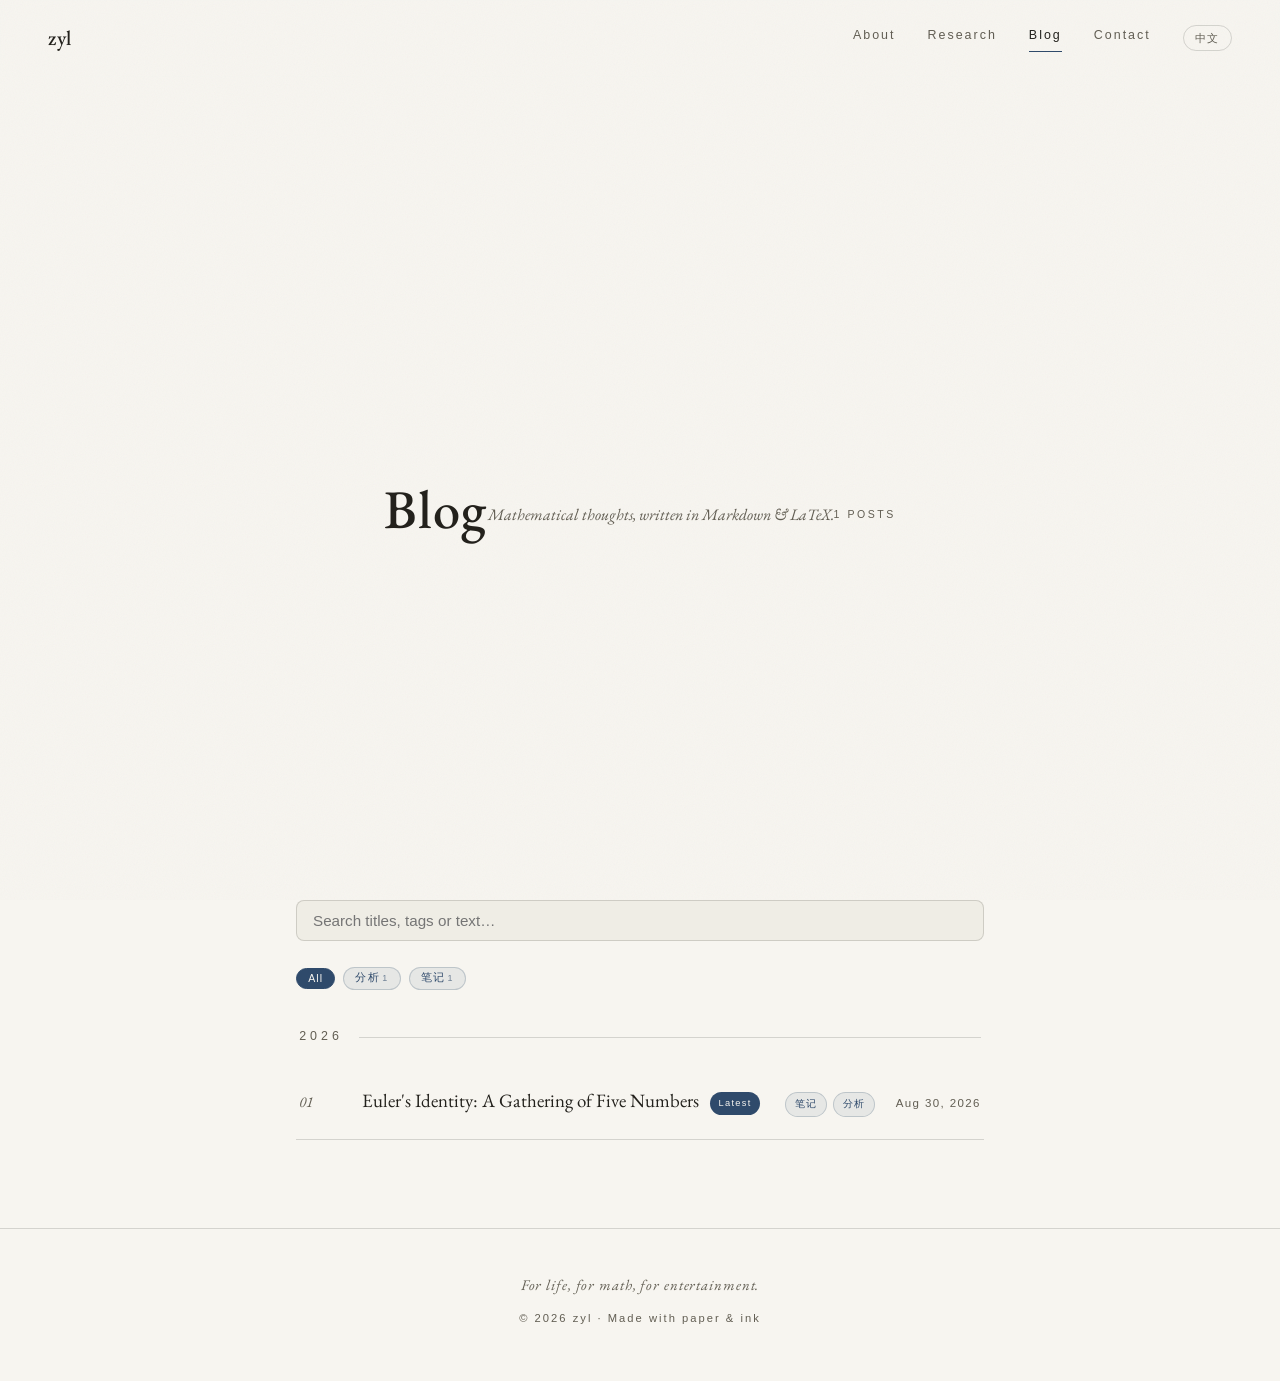
==== commit a2e79813: "hide write entries (+ button, footer link) from visitors; owner-only via token" ====
--- a/blog.html
+++ b/blog.html
@@ -74,6 +74,13 @@
   function isOwner(){
     try { return !!localStorage.getItem('zyl-token'); } catch (e) { return false; }
   }
+
+  /* 写作入口仅站长可见：＋ 写文章按钮、页脚写作链接 */
+  (function(){
+    if (isOwner()) return;
+    var els = document.querySelectorAll('.plus-btn, .write-link');
+    for (var i = 0; i < els.length; i++) els[i].style.display = 'none';
+  })();
 
   /* 删除文章（需要你的令牌；assets/gh.js 封装 GitHub API） */
   function delPost(p){
--- a/assets/site.css
+++ b/assets/site.css
@@ -383,25 +383,29 @@
   color:var(--ink-soft);margin-bottom:1.4rem;
 }
 
-/* ---------- 写作页：左右分栏编辑 ---------- */
-.editor-split{
-  display:grid;grid-template-columns:minmax(0,1fr) minmax(0,1fr);
-  gap:1.2rem;align-items:start;
-}
-.editor-preview{
-  position:sticky;top:6rem;max-height:72vh;overflow-y:auto;
-  background:var(--paper);border:1px solid var(--line);border-radius:8px;
-}
-.preview-head{
-  font-family:var(--sans);font-size:.66rem;letter-spacing:.22em;text-transform:uppercase;
-  color:var(--ink-soft);padding:.55rem .95rem;border-bottom:1px solid var(--line);
-  position:sticky;top:0;background:var(--paper-2);
-}
-#preview-body{padding:1.1rem 1.25rem}
-@media (max-width:900px){
-  .editor-split{grid-template-columns:1fr}
-  .editor-preview{position:static;max-height:none}
-}
+/* ---------- 写作页：预览层（点「预览」按钮弹出） ---------- */
+.preview-modal{
+  position:fixed;inset:0;z-index:100;
+  display:flex;flex-direction:column;
+  background:var(--paper);
+  animation:fadeIn .25s ease;
+}
+.preview-modal[hidden]{display:none}
+.preview-modal-bar{
+  display:flex;align-items:center;justify-content:space-between;
+  padding:.85rem 1.4rem;border-bottom:1px solid var(--line);
+  font-family:var(--sans);font-size:.72rem;letter-spacing:.24em;
+  text-transform:uppercase;color:var(--ink-soft);
+}
+.preview-modal-bar button{
+  font-family:var(--sans);font-size:1.25rem;line-height:1;
+  border:none;background:transparent;color:var(--ink-soft);cursor:pointer;
+  padding:.2rem .5rem;transition:color .3s;
+}
+.preview-modal-bar button:hover{color:var(--accent)}
+.preview-modal-body{flex:1;overflow-y:auto;padding:2.5rem 1.5rem 4rem}
+.preview-modal-body #preview-body{max-width:44rem;margin:0 auto}
+@keyframes fadeIn{from{opacity:0}to{opacity:1}}
 
 /* ---------- 博客列表：站长快捷操作 ---------- */
 .post-list li{display:flex;align-items:center;gap:.9rem}
@@ -477,4 +481,5 @@
   html{scroll-behavior:auto}
   .reveal{opacity:1;transform:none;transition:none}
   .hint{animation:none}
-}
+  .preview-modal{animation:none}
+}
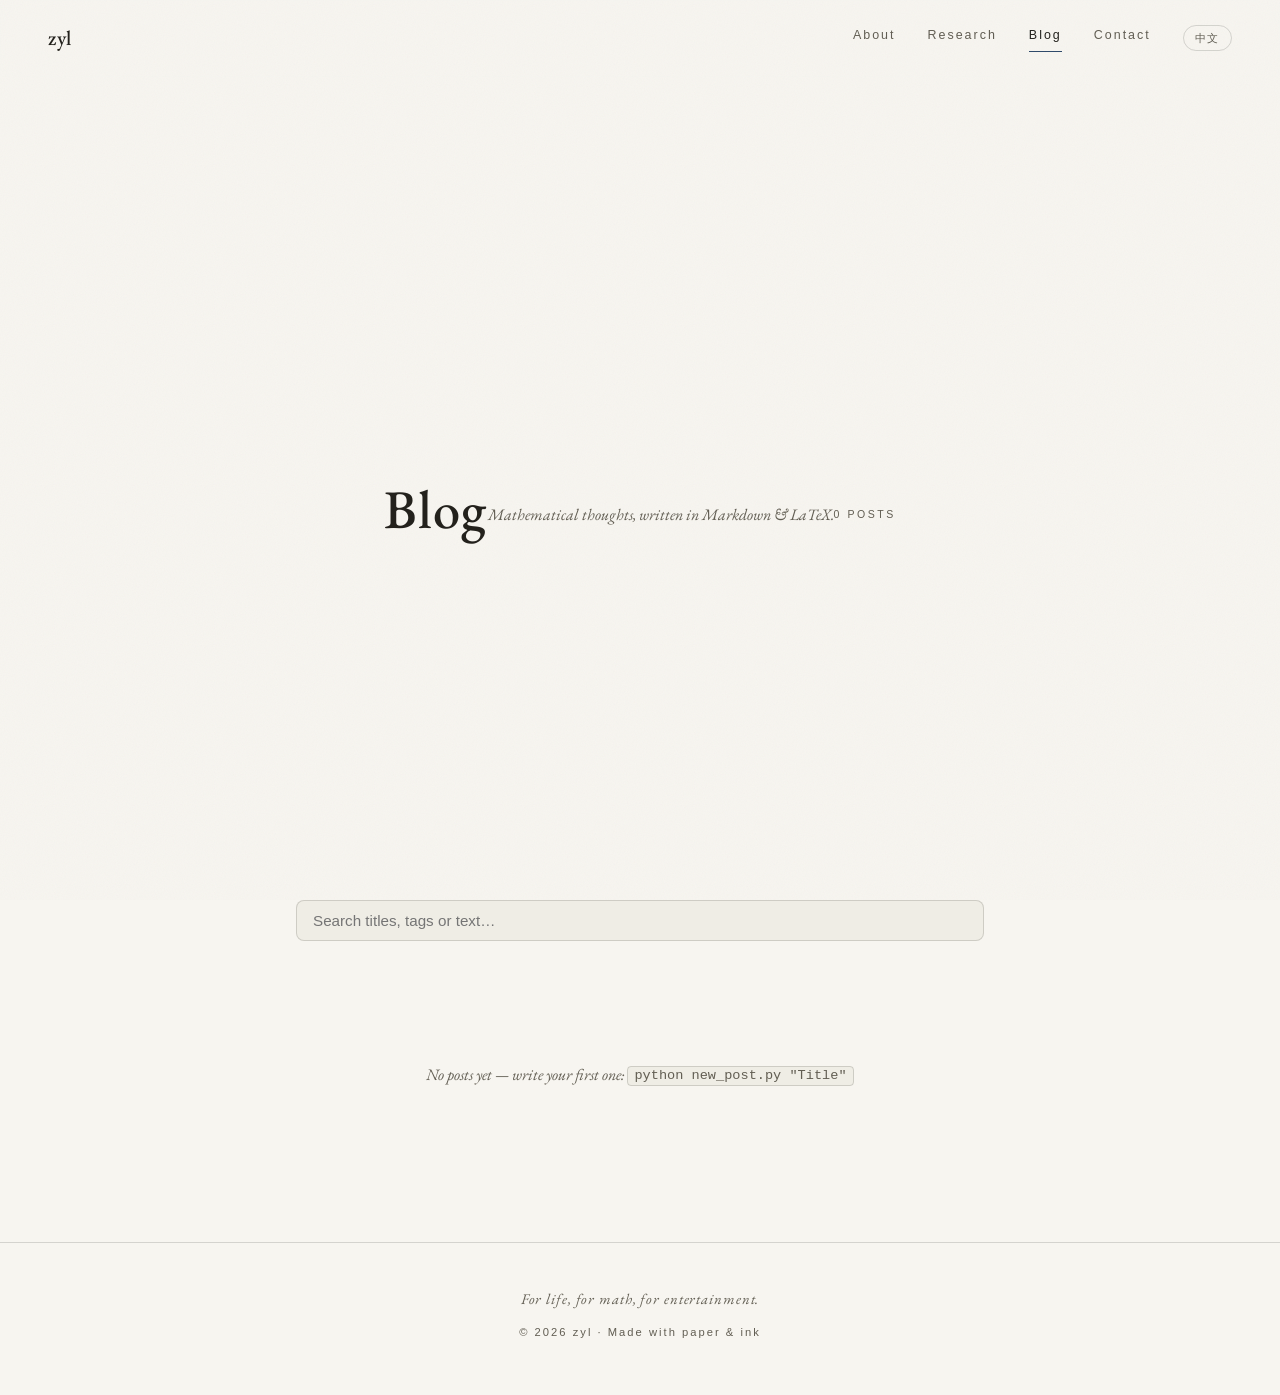
==== commit 67160b2d: "no-cache on post data fetches: reflect deletes/edits on refresh" ====
--- a/blog.html
+++ b/blog.html
@@ -271,7 +271,7 @@
     loading = true;
     searching.hidden = false;
     Promise.all(need.map(function(p){
-      return fetch(p.file).then(function(r){ return r.ok ? r.text() : ''; })
+      return fetch(p.file, { cache: 'no-cache' }).then(function(r){ return r.ok ? r.text() : ''; })
         .then(function(t){ mdCache[p.file] = t; })
         .catch(function(){ mdCache[p.file] = ''; });
     })).then(function(){
@@ -337,7 +337,7 @@
   /* ---------- 加载清单 ---------- */
   readParams();
   searchInput.value = state.q;
-  fetch('posts/index.json')
+  fetch('posts/index.json', { cache: 'no-cache' })
     .then(function(r){ return r.ok ? r.json() : []; })
     .catch(function(){ return []; })
     .then(function(data){
--- a/assets/site.css
+++ b/assets/site.css
@@ -106,15 +106,6 @@
 h2.sec::after{content:"";flex:1;height:1px;background:var(--line)}
 
 /* 关于 */
-.about{display:grid;grid-template-columns:auto 1fr;gap:2.6rem;align-items:start}
-.portrait{
-  width:118px;border-radius:5px;padding:6px;background:var(--paper-2);
-  border:1px solid var(--line);
-  filter:grayscale(45%) contrast(1.03);
-  transition:filter .6s ease;
-}
-.portrait:hover{filter:grayscale(0%) contrast(1)}
-.portrait img{display:block;width:100%;height:auto;border-radius:2px}
 .about p{margin-bottom:1.1rem}
 
 /* 研究兴趣 */
@@ -240,6 +231,21 @@
 article.post th,article.post td{border:1px solid var(--line);padding:.45rem .85rem;text-align:left}
 article.post th{background:var(--paper-2);font-weight:500}
 article.post img{max-width:100%;border-radius:6px;margin:1.2rem 0}
+article.post details{
+  margin:1.5rem 0;border:1px solid var(--line);border-radius:8px;
+  background:var(--paper-2);
+}
+article.post details > summary{
+  cursor:pointer;list-style:none;padding:.75rem 1.1rem;
+  font-family:var(--sans);font-size:.78rem;letter-spacing:.14em;
+  color:var(--accent);user-select:none;transition:background .3s;
+}
+article.post details > summary::-webkit-details-marker{display:none}
+article.post details > summary::before{content:"▸ ";display:inline-block;transition:transform .3s}
+article.post details[open] > summary::before{transform:rotate(90deg)}
+article.post details > summary:hover{background:rgba(47,74,107,.08)}
+article.post details > div,article.post details > p:first-of-type{padding:0 1.1rem .4rem}
+article.post details[open]{padding-bottom:.6rem}
 article.post hr{border:none;border-top:1px solid var(--line);margin:2.4rem 0}
 article.post .katex-display{margin:1.6rem 0;overflow-x:auto;overflow-y:hidden;padding:.25rem 0}
 article.post a{color:var(--accent);text-decoration:none;border-bottom:1px solid rgba(47,74,107,.35)}
@@ -324,18 +330,68 @@
 }
 .toolbar button:hover{background:rgba(47,74,107,.12);color:var(--accent)}
 .toolbar .sep{width:1px;height:1.1rem;background:var(--line);margin:.15rem .3rem}
-/* 符号与表情面板 */
+/* 符号与表情面板（默认隐藏，点工具栏 ☺ 展开） */
 .symbol-panel{
   display:grid;grid-template-columns:repeat(10,1fr);gap:.25rem;
   padding:.7rem .8rem;background:var(--paper-2);
   border:1px solid var(--line);border-top:none;border-radius:0 0 6px 6px;
   max-height:13rem;overflow-y:auto;
 }
+.symbol-panel[hidden]{display:none}
 .symbol-panel button{
   font-size:1.05rem;padding:.35rem .1rem;border:none;border-radius:5px;
   background:transparent;cursor:pointer;transition:background .2s;
 }
 .symbol-panel button:hover{background:rgba(47,74,107,.15)}
+/* 数学字体与修饰面板（𝒜，WinEdt 式） */
+.fmt-panel{
+  display:grid;grid-template-columns:repeat(8,1fr);gap:.25rem;
+  padding:.7rem .8rem;background:var(--paper-2);
+  border:1px solid var(--line);border-top:none;border-radius:0 0 6px 6px;
+}
+.fmt-panel[hidden]{display:none}
+.fmt-panel button{
+  font-size:1.05rem;padding:.4rem .2rem;border:none;border-radius:5px;
+  background:transparent;cursor:pointer;transition:background .2s;
+}
+.fmt-panel button:hover{background:rgba(47,74,107,.15)}
+
+/* ---------- 定理环境卡片（:::theorem 等） ---------- */
+article.post .thm{
+  margin:1.6rem 0;border:1px solid var(--line);border-radius:8px;
+  background:var(--paper-2);padding:1.1rem 1.3rem 1.25rem;
+}
+article.post .thm-head{
+  font-family:var(--sans);font-size:.74rem;font-weight:600;
+  letter-spacing:.18em;color:var(--accent);margin-bottom:.75rem;
+}
+article.post .thm-title{
+  color:var(--ink-soft);font-weight:400;letter-spacing:.02em;margin-left:.6em;
+}
+article.post .thm > p:last-child{margin-bottom:0}
+article.post .thm-proof::after{
+  content:"∎";display:block;text-align:right;margin-top:.6rem;
+  color:var(--ink-soft);font-size:1.05rem;
+}
+/* 自动编号：定理 1、引理 2…… 各类型独立计数 */
+article.post .thm-theorem{counter-increment:thm}
+article.post .thm-theorem .thm-head::after{content:" " counter(thm)}
+article.post .thm-lemma{counter-increment:lem}
+article.post .thm-lemma .thm-head::after{content:" " counter(lem)}
+article.post .thm-proposition{counter-increment:prop}
+article.post .thm-proposition .thm-head::after{content:" " counter(prop)}
+article.post .thm-corollary{counter-increment:cor}
+article.post .thm-corollary .thm-head::after{content:" " counter(cor)}
+article.post .thm-definition{counter-increment:def}
+article.post .thm-definition .thm-head::after{content:" " counter(def)}
+article.post .thm-example{counter-increment:ex}
+article.post .thm-example .thm-head::after{content:" " counter(ex)}
+article.post .thm-remark{counter-increment:rem}
+article.post .thm-remark .thm-head::after{content:" " counter(rem)}
+article.post .thm-conjecture{counter-increment:conj}
+article.post .thm-conjecture .thm-head::after{content:" " counter(conj)}
+article.post .thm-claim{counter-increment:claim}
+article.post .thm-claim .thm-head::after{content:" " counter(claim)}
 .editor-form input:focus,.editor-form textarea:focus,.editor-form select:focus{
   outline:none;border-color:var(--accent);
 }
@@ -463,7 +519,6 @@
 /* ---------- 响应式 ---------- */
 @media (max-width:760px){
   .about{grid-template-columns:1fr;gap:1.8rem}
-  .portrait{width:104px}
   .cards{grid-template-columns:1fr}
   section{padding:4rem 0 1rem}
   .page-head{padding-top:8rem}
